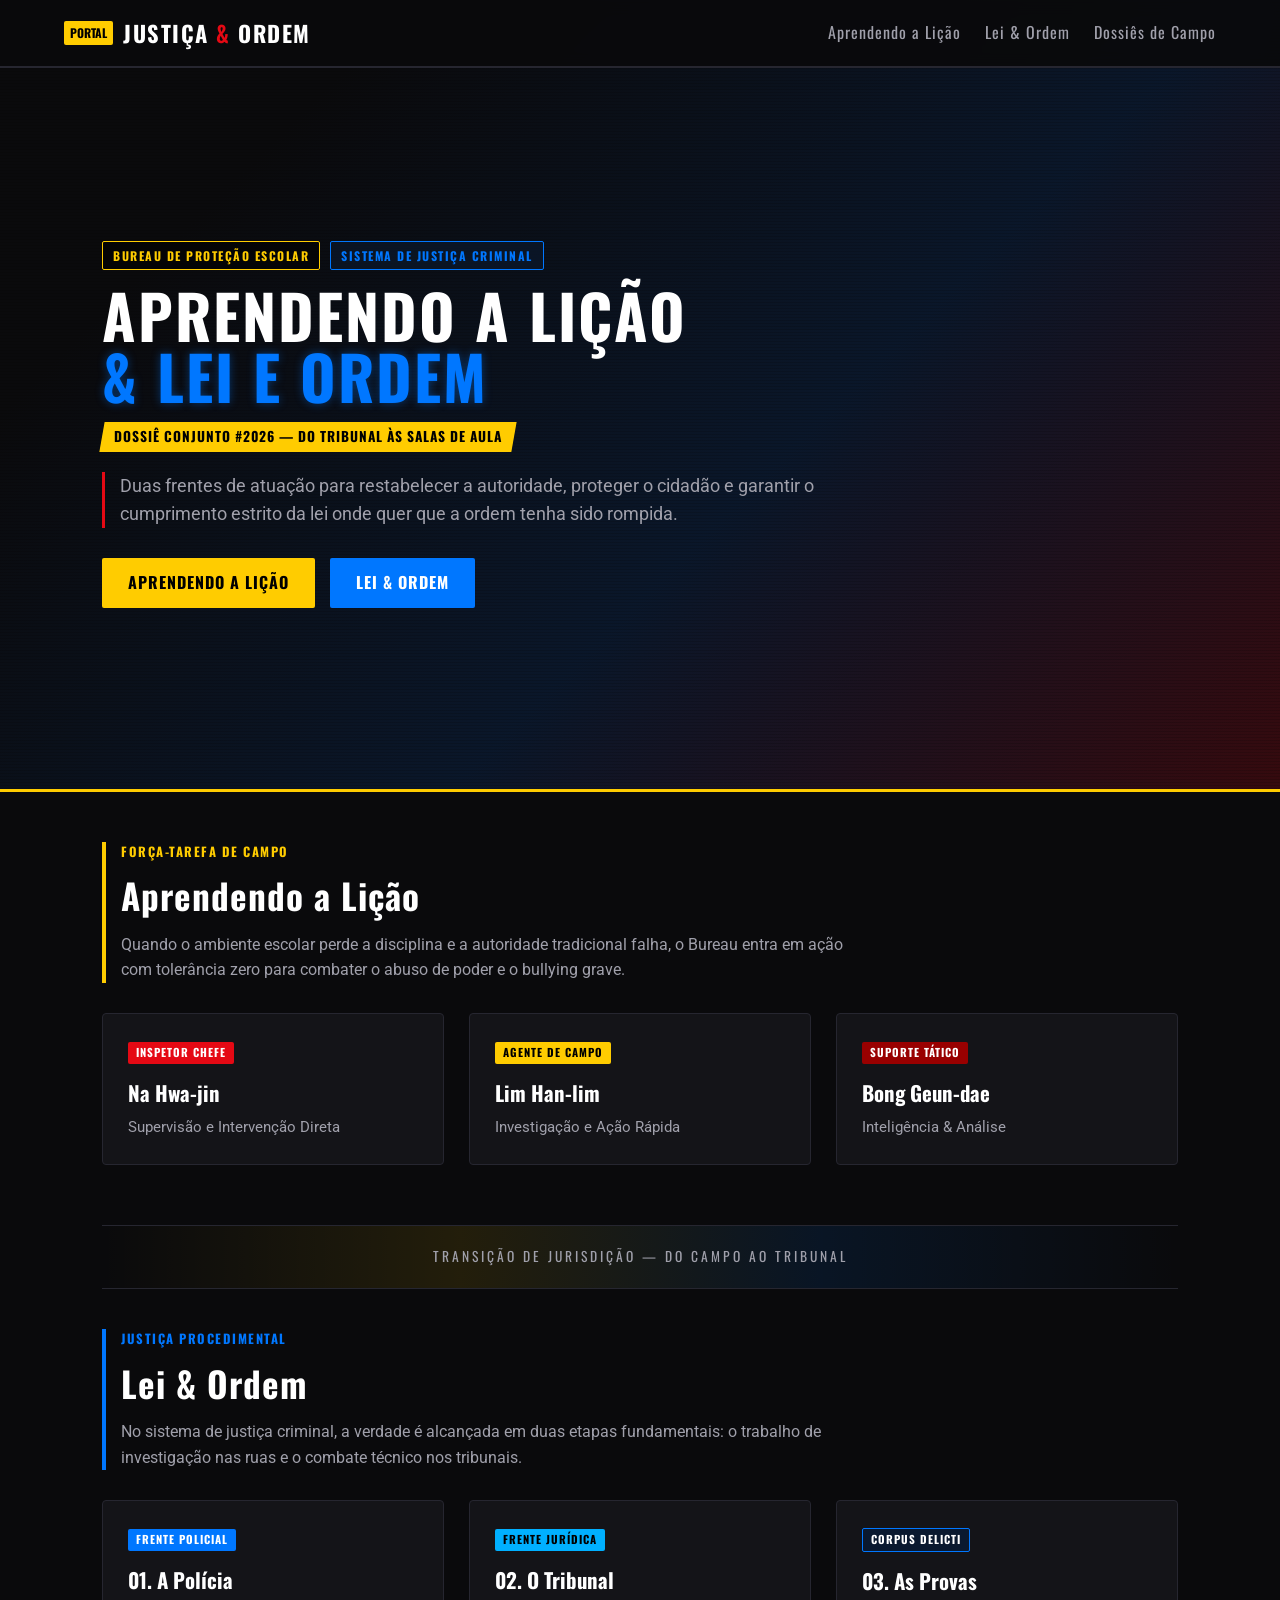
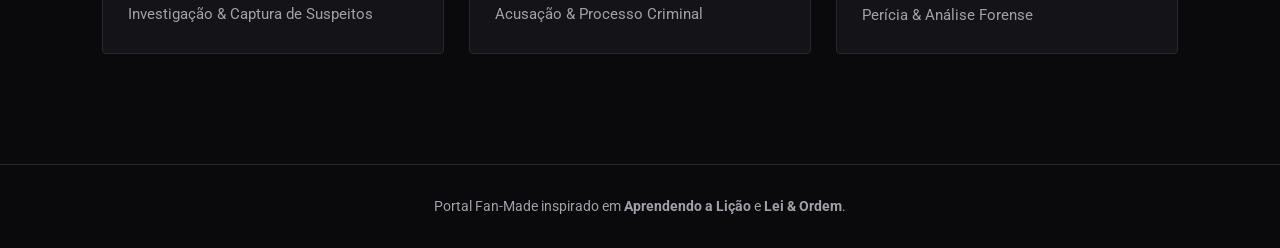
==== index.html @ 621f088d "ok" ====
<!DOCTYPE html>
<html lang="pt-BR">
<head>
  <meta charset="UTF-8">
  <meta name="viewport" content="width=device-width, initial-scale=1.0">
  <title>Portal Justiça & Ordem | Aprendendo a Lição & Lei e Ordem</title>
  <link rel="stylesheet" href="style.css">
  <link rel="preconnect" href="https://fonts.googleapis.com">
  <link rel="preconnect" href="https://fonts.gstatic.com" crossorigin>
  <link href="https://fonts.googleapis.com/css2?family=Oswald:wght@500;700&family=Roboto:wght@400;700;900&display=swap" rel="stylesheet">
</head>
<body>

  <!-- Barra de Navegação Unificada -->
  <header class="navbar">
    <div class="logo-container">
      <span class="logo-badge">PORTAL</span>
      <h1 class="logo">JUSTIÇA <span class="highlight-red">&amp;</span> ORDEM</h1>
    </div>
    <nav class="nav-links">
      <a href="#licao">Aprendendo a Lição</a>
      <a href="#lei-ordem">Lei &amp; Ordem</a>
      <a href="#dossies">Dossiês de Campo</a>
    </nav>
  </header>

  <!-- Banner de Destaque Híbrido -->
  <section class="hero-unified">
    <div class="hero-overlay"></div>
    <div class="hero-content">
      <div class="stamp-group">
        <span class="stamp stamp-yellow">BUREAU DE PROTEÇÃO ESCOLAR</span>
        <span class="stamp stamp-blue">SISTEMA DE JUSTIÇA CRIMINAL</span>
      </div>

      <h1 class="main-title">
        APRENDENDO A LIÇÃO <br>
        <span class="title-sub">&amp; LEI E ORDEM</span>
      </h1>

      <div class="warning-bar">
        <span class="warning-text">DOSSIÊ CONJUNTO #2026 — DO TRIBUNAL ÀS SALAS DE AULA</span>
      </div>

      <p class="hero-tagline">
        Duas frentes de atuação para restabelecer a autoridade, proteger o cidadão e garantir o cumprimento estrito da lei onde quer que a ordem tenha sido rompida.
      </p>

      <div class="hero-buttons">
        <a href="#licao" class="btn btn-yellow">APRENDENDO A LIÇÃO</a>
        <a href="#lei-ordem" class="btn btn-blue">LEI &amp; ORDEM</a>
      </div>
    </div>
  </section>

  <!-- Conteúdo Principal -->
  <main class="main-container">

    <!-- Seção 1: Aprendendo a Lição -->
    <section id="licao" class="series-section">
      <div class="section-header border-yellow">
        <span class="section-tag tag-yellow">FORÇA-TAREFA DE CAMPO</span>
        <h2>Aprendendo a Lição</h2>
        <p class="section-desc">
          Quando o ambiente escolar perde a disciplina e a autoridade tradicional falha, o Bureau entra em ação com tolerância zero para combater o abuso de poder e o bullying grave.
        </p>
      </div>

      <div class="cards-grid">
        <div class="card card-licao" onclick="mostrarInfo('Na Hwa-jin', 'Inspetor principal do Bureau de Proteção dos Direitos dos Professores. Atua no campo com autoridade total para reprimir o bullying grave e devolver a ordem às escolas.')">
          <div class="card-badge bg-red">INSPETOR CHEFE</div>
          <h3>Na Hwa-jin</h3>
          <p>Supervisão e Intervenção Direta</p>
        </div>

        <div class="card card-licao" onclick="mostrarInfo('Lim Han-lim', 'Agente de campo com treinamento tático avançado. Especialista em combate direto e investigações sob disfarce no ambiente escolar.')">
          <div class="card-badge bg-yellow">AGENTE DE CAMPO</div>
          <h3>Lim Han-lim</h3>
          <p>Investigação e Ação Rápida</p>
        </div>

        <div class="card card-licao" onclick="mostrarInfo('Bong Geun-dae', 'Responsável pela inteligência cibernética, cruzamento de dados, escutas e mapeamento da estrutura de gangues escolares.')">
          <div class="card-badge bg-dark-red">SUPORTE TÁTICO</div>
          <h3>Bong Geun-dae</h3>
          <p>Inteligência & Análise</p>
        </div>
      </div>
    </section>

    <!-- Divisor Visual Estilizado -->
    <div class="series-divider">
      <span>TRANSIÇÃO DE JURISDIÇÃO — DO CAMPO AO TRIBUNAL</span>
    </div>

    <!-- Seção 2: Lei & Ordem -->
    <section id="lei-ordem" class="series-section">
      <div class="section-header border-blue">
        <span class="section-tag tag-blue">JUSTIÇA PROCEDIMENTAL</span>
        <h2>Lei &amp; Ordem</h2>
        <p class="section-desc">
          No sistema de justiça criminal, a verdade é alcançada em duas etapas fundamentais: o trabalho de investigação nas ruas e o combate técnico nos tribunais.
        </p>
      </div>

      <div class="cards-grid">
        <div class="card card-lei" onclick="mostrarInfo('Divisão de Homicídios & Investigação', 'A equipe de detetives atua na coleta rigorosa de provas, preservação da cena do crime e interrogatório de suspeitos.')">
          <div class="card-badge bg-blue">FRENTE POLICIAL</div>
          <h3>01. A Polícia</h3>
          <p>Investigação &amp; Captura de Suspeitos</p>
        </div>

        <div class="card card-lei" onclick="mostrarInfo('Promotoria de Justiça', 'Os promotores públicos assumem os autos do processo, enfrentando complexas batalhas judiciais para garantir a condenação perante o júri.')">
          <div class="card-badge bg-light-blue">FRENTE JURÍDICA</div>
          <h3>02. O Tribunal</h3>
          <p>Acusação &amp; Processo Criminal</p>
        </div>

        <div class="card card-lei" onclick="mostrarInfo('Dossiês de Julgamento', 'Casos de grande repercussão que testam os limites da lei, a ética policial e a imparcialidade do júri.')">
          <div class="card-badge bg-navy">CORPUS DELICTI</div>
          <h3>03. As Provas</h3>
          <p>Perícia &amp; Análise Forense</p>
        </div>
      </div>
    </section>

  </main>

  <!-- Janela Modal Interativa -->
  <div id="modal" class="modal hidden">
    <div class="modal-content">
      <button class="close-btn" id="close-modal" aria-label="Fechar">&times;</button>
      <div class="modal-header">
        <span id="modal-tag" class="modal-tag">DOSSIÊ CONFIDENCIAL</span>
        <h3 id="modal-title"></h3>
      </div>
      <p id="modal-desc"></p>
    </div>
  </div>

  <footer class="footer">
    <p>Portal Fan-Made inspirado em <strong>Aprendendo a Lição</strong> e <strong>Lei &amp; Ordem</strong>.</p>
  </footer>

  <script src="script.js"></script>
</body>
</html>
---- style.css ----
@import url('https://fonts.googleapis.com/css2?family=Oswald:wght@500;700&family=Roboto:wght@400;700;900&display=swap');

:root {
  --bg-dark: #0a0a0c;
  --bg-card: #141418;
  --bg-card-hover: #1c1c24;
  --yellow-warning: #ffcc00;
  --red-netflix: #e50914;
  --red-dark: #990000;
  --blue-police: #0077ff;
  --blue-dark: #0a192f;
  --text-white: #ffffff;
  --text-muted: #a0a0ab;
  --border-color: #262630;
}

* {
  margin: 0;
  padding: 0;
  box-sizing: border-box;
}

body {
  background-color: var(--bg-dark);
  color: var(--text-white);
  font-family: 'Roboto', sans-serif;
  line-height: 1.6;
  overflow-x: hidden;
}

/* Header & Navbar */
.navbar {
  display: flex;
  justify-content: space-between;
  align-items: center;
  padding: 15px 5%;
  background-color: rgba(10, 10, 12, 0.95);
  border-bottom: 2px solid var(--border-color);
  position: fixed;
  top: 0;
  width: 100%;
  z-index: 1000;
  backdrop-filter: blur(8px);
}

.logo-container {
  display: flex;
  align-items: center;
  gap: 10px;
}

.logo-badge {
  background-color: var(--yellow-warning);
  color: #000;
  font-family: 'Oswald', sans-serif;
  font-weight: 700;
  font-size: 0.75rem;
  padding: 2px 6px;
  border-radius: 2px;
}

.logo {
  font-family: 'Oswald', sans-serif;
  font-size: 1.4rem;
  letter-spacing: 1.5px;
}

.highlight-red {
  color: var(--red-netflix);
}

.nav-links a {
  color: var(--text-muted);
  text-decoration: none;
  font-family: 'Oswald', sans-serif;
  font-size: 1rem;
  margin-left: 20px;
  letter-spacing: 1px;
  transition: color 0.3s;
}

.nav-links a:hover {
  color: var(--yellow-warning);
}

/* Banner Híbrido */
.hero-unified {
  position: relative;
  min-height: 88vh;
  padding: 120px 8% 60px 8%;
  background: linear-gradient(135deg, rgba(10, 10, 12, 0.95) 20%, rgba(10, 25, 47, 0.85) 60%, rgba(229, 9, 20, 0.2) 100%),
              url('https://images.unsplash.com/photo-1509062522246-3755977927d7?auto=format&fit=crop&w=1600&q=80') center/cover no-repeat;
  display: flex;
  align-items: center;
  border-bottom: 3px solid var(--yellow-warning);
}

.hero-unified::before {
  content: "";
  position: absolute;
  top: 0;
  left: 0;
  width: 100%;
  height: 100%;
  background: repeating-linear-gradient(
    0deg,
    rgba(0, 0, 0, 0.15),
    rgba(0, 0, 0, 0.15) 1px,
    transparent 1px,
    transparent 3px
  );
  pointer-events: none;
}

.hero-content {
  position: relative;
  z-index: 2;
  max-width: 780px;
}

.stamp-group {
  display: flex;
  gap: 10px;
  flex-wrap: wrap;
  margin-bottom: 15px;
}

.stamp {
  font-family: 'Oswald', sans-serif;
  font-size: 0.75rem;
  font-weight: 700;
  padding: 4px 10px;
  letter-spacing: 1.5px;
  border-radius: 2px;
}

.stamp-yellow {
  border: 1px solid var(--yellow-warning);
  color: var(--yellow-warning);
  background: rgba(0, 0, 0, 0.6);
}

.stamp-blue {
  border: 1px solid var(--blue-police);
  color: var(--blue-police);
  background: rgba(10, 25, 47, 0.6);
}

.main-title {
  font-family: 'Oswald', sans-serif;
  font-size: 3.8rem;
  line-height: 1;
  text-transform: uppercase;
  letter-spacing: 2px;
  margin-bottom: 15px;
}

.title-sub {
  color: var(--blue-police);
  text-shadow: 0 0 10px rgba(0, 119, 255, 0.4);
}

.warning-bar {
  display: inline-block;
  background: var(--yellow-warning);
  color: #000;
  font-family: 'Oswald', sans-serif;
  font-weight: 700;
  font-size: 0.85rem;
  padding: 4px 12px;
  margin-bottom: 20px;
  transform: skewX(-10deg);
}

.warning-text {
  display: inline-block;
  transform: skewX(10deg);
  letter-spacing: 1px;
}

.hero-tagline {
  font-size: 1.1rem;
  color: var(--text-muted);
  margin-bottom: 30px;
  border-left: 3px solid var(--red-netflix);
  padding-left: 15px;
}

.hero-buttons {
  display: flex;
  gap: 15px;
  flex-wrap: wrap;
}

.btn {
  font-family: 'Oswald', sans-serif;
  font-size: 1rem;
  font-weight: 700;
  letter-spacing: 1px;
  padding: 12px 26px;
  border-radius: 2px;
  text-decoration: none;
  transition: all 0.2s ease;
  cursor: pointer;
}

.btn-yellow {
  background-color: var(--yellow-warning);
  color: #000;
}

.btn-yellow:hover {
  background-color: #e6b800;
  box-shadow: 0 4px 15px rgba(255, 204, 0, 0.3);
  transform: translateY(-2px);
}

.btn-blue {
  background-color: var(--blue-police);
  color: #fff;
}

.btn-blue:hover {
  background-color: #0056b3;
  box-shadow: 0 4px 15px rgba(0, 119, 255, 0.4);
  transform: translateY(-2px);
}

/* Layout Principal */
.main-container {
  padding: 50px 8%;
}

.series-section {
  margin-bottom: 60px;
}

.section-header {
  padding-left: 15px;
  margin-bottom: 30px;
}

.border-yellow {
  border-left: 4px solid var(--yellow-warning);
}

.border-blue {
  border-left: 4px solid var(--blue-police);
}

.section-tag {
  font-family: 'Oswald', sans-serif;
  font-size: 0.8rem;
  font-weight: 700;
  letter-spacing: 1.5px;
  display: block;
  margin-bottom: 5px;
}

.tag-yellow { color: var(--yellow-warning); }
.tag-blue { color: var(--blue-police); }

.section-header h2 {
  font-family: 'Oswald', sans-serif;
  font-size: 2.2rem;
  letter-spacing: 1px;
  margin-bottom: 8px;
}

.section-desc {
  color: var(--text-muted);
  max-width: 750px;
}

/* Cards Grid */
.cards-grid {
  display: grid;
  grid-template-columns: repeat(auto-fit, minmax(260px, 1fr));
  gap: 25px;
}

.card {
  background-color: var(--bg-card);
  border: 1px solid var(--border-color);
  padding: 25px;
  border-radius: 4px;
  cursor: pointer;
  transition: all 0.3s ease;
  position: relative;
}

.card-badge {
  display: inline-block;
  font-family: 'Oswald', sans-serif;
  font-size: 0.7rem;
  font-weight: 700;
  padding: 2px 8px;
  border-radius: 2px;
  margin-bottom: 12px;
  letter-spacing: 1px;
}

.bg-red { background: var(--red-netflix); color: #fff; }
.bg-yellow { background: var(--yellow-warning); color: #000; }
.bg-dark-red { background: var(--red-dark); color: #fff; }
.bg-blue { background: var(--blue-police); color: #fff; }
.bg-light-blue { background: #00b0ff; color: #000; }
.bg-navy { background: var(--blue-dark); color: #fff; border: 1px solid var(--blue-police); }

.card h3 {
  font-family: 'Oswald', sans-serif;
  font-size: 1.3rem;
  margin-bottom: 6px;
}

.card p {
  color: var(--text-muted);
  font-size: 0.95rem;
}

.card-licao:hover {
  background-color: var(--bg-card-hover);
  border-color: var(--yellow-warning);
  transform: translateY(-5px);
  box-shadow: 0 5px 20px rgba(255, 204, 0, 0.15);
}

.card-lei:hover {
  background-color: var(--bg-card-hover);
  border-color: var(--blue-police);
  transform: translateY(-5px);
  box-shadow: 0 5px 20px rgba(0, 119, 255, 0.2);
}

/* Divisor de Séries */
.series-divider {
  text-align: center;
  padding: 20px;
  margin: 40px 0;
  background: linear-gradient(90deg, transparent, rgba(255, 204, 0, 0.1), rgba(0, 119, 255, 0.1), transparent);
  border-top: 1px solid var(--border-color);
  border-bottom: 1px solid var(--border-color);
  font-family: 'Oswald', sans-serif;
  letter-spacing: 3px;
  color: var(--text-muted);
  font-size: 0.85rem;
}

/* Modal Popup */
.modal {
  position: fixed;
  top: 0;
  left: 0;
  width: 100%;
  height: 100%;
  background-color: rgba(0, 0, 0, 0.85);
  display: flex;
  align-items: center;
  justify-content: center;
  z-index: 2000;
  backdrop-filter: blur(5px);
}

.hidden {
  display: none;
}

.modal-content {
  background-color: var(--bg-card);
  border: 2px solid var(--yellow-warning);
  padding: 35px;
  border-radius: 4px;
  max-width: 480px;
  width: 90%;
  position: relative;
  box-shadow: 0 10px 30px rgba(0, 0, 0, 0.8);
}

.close-btn {
  position: absolute;
  top: 10px;
  right: 15px;
  background: none;
  border: none;
  font-size: 1.8rem;
  color: var(--text-muted);
  cursor: pointer;
  transition: color 0.2s;
}

.close-btn:hover {
  color: var(--red-netflix);
}

.modal-tag {
  font-family: 'Oswald', sans-serif;
  font-size: 0.75rem;
  color: var(--yellow-warning);
  letter-spacing: 1.5px;
  display: block;
  margin-bottom: 5px;
}

.modal-header h3 {
  font-family: 'Oswald', sans-serif;
  font-size: 1.8rem;
  margin-bottom: 15px;
  color: var(--text-white);
}

#modal-desc {
  color: var(--text-muted);
  font-size: 1rem;
  line-height: 1.6;
}

/* Rodapé */
.footer {
  text-align: center;
  padding: 30px;
  border-top: 1px solid var(--border-color);
  color: var(--text-muted);
  font-size: 0.9rem;
}

@media (max-width: 768px) {
  .main-title {
    font-size: 2.5rem;
  }
  .navbar {
    flex-direction: column;
    gap: 10px;
  }
  .nav-links a {
    margin: 0 8px;
    font-size: 0.9rem;
  }
}
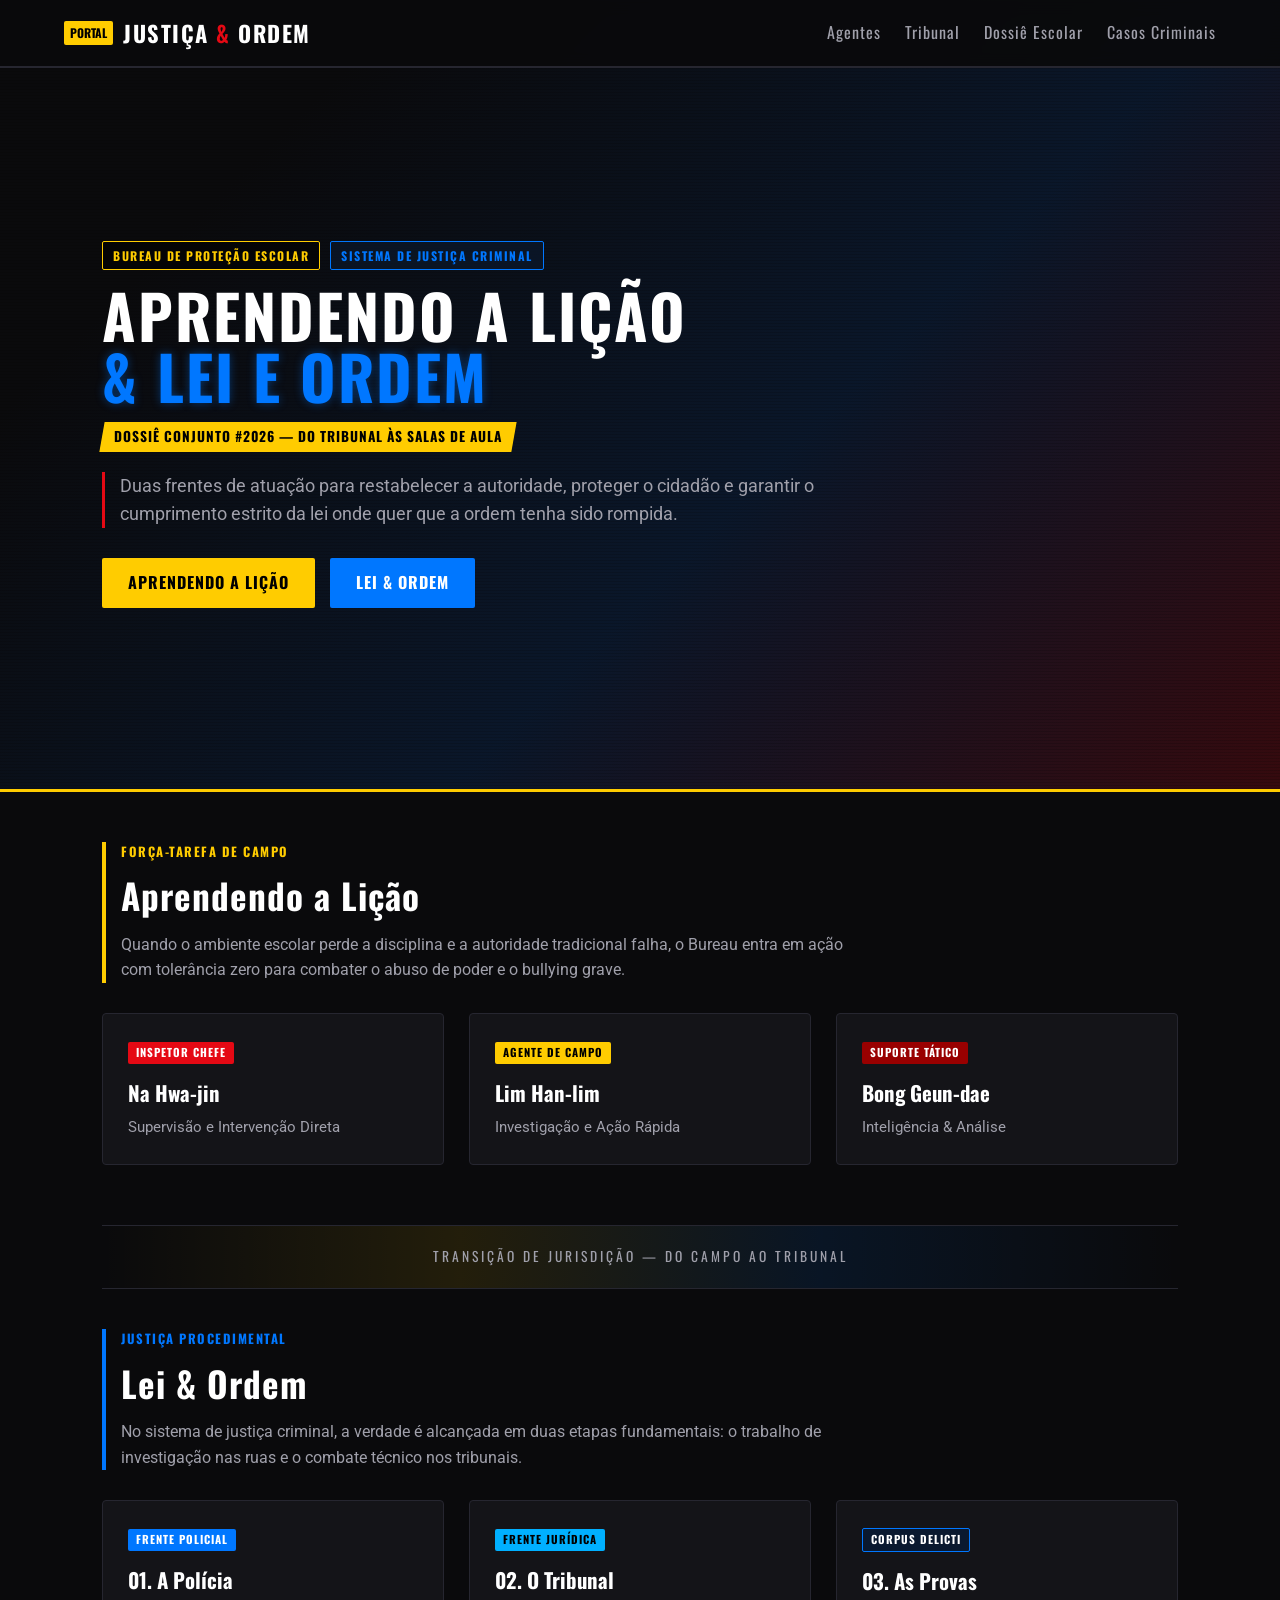
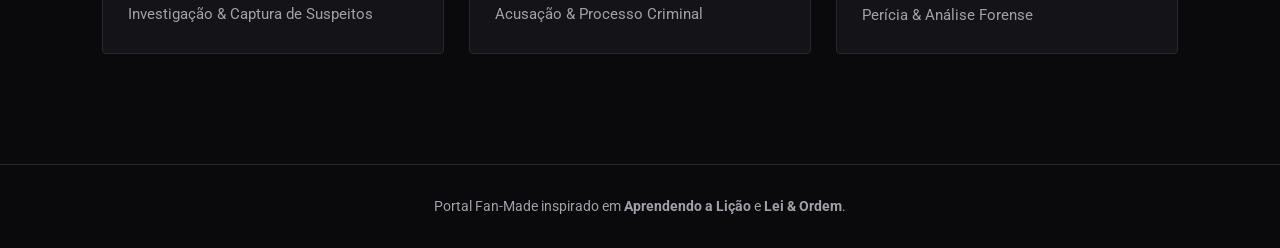
==== commit 33593bd7: "ok" ====
--- a/index.html
+++ b/index.html
@@ -3,7 +3,7 @@
 <head>
   <meta charset="UTF-8">
   <meta name="viewport" content="width=device-width, initial-scale=1.0">
-  <title>Portal Justiça & Ordem | Aprendendo a Lição & Lei e Ordem</title>
+  <title>Portal Justiça &amp; Ordem | Aprendendo a Lição &amp; Lei e Ordem</title>
   <link rel="stylesheet" href="style.css">
   <link rel="preconnect" href="https://fonts.googleapis.com">
   <link rel="preconnect" href="https://fonts.gstatic.com" crossorigin>
@@ -18,9 +18,10 @@
       <h1 class="logo">JUSTIÇA <span class="highlight-red">&amp;</span> ORDEM</h1>
     </div>
     <nav class="nav-links">
-      <a href="#licao">Aprendendo a Lição</a>
-      <a href="#lei-ordem">Lei &amp; Ordem</a>
-      <a href="#dossies">Dossiês de Campo</a>
+      <a href="#licao">Agentes</a>
+      <a href="#lei-ordem">Tribunal</a>
+      <a href="casos-licao.html" target="_blank">Dossiê Escolar</a>
+      <a href="casos-lei-ordem.html" target="_blank">Casos Criminais</a>
     </nav>
   </header>
 
@@ -47,8 +48,8 @@
       </p>
 
       <div class="hero-buttons">
-        <a href="#licao" class="btn btn-yellow">APRENDENDO A LIÇÃO</a>
-        <a href="#lei-ordem" class="btn btn-blue">LEI &amp; ORDEM</a>
+        <a href="casos-licao.html" target="_blank" class="btn btn-yellow">APRENDENDO A LIÇÃO</a>
+        <a href="casos-lei-ordem.html" target="_blank" class="btn btn-blue">LEI &amp; ORDEM</a>
       </div>
     </div>
   </section>
@@ -82,7 +83,7 @@
         <div class="card card-licao" onclick="mostrarInfo('Bong Geun-dae', 'Responsável pela inteligência cibernética, cruzamento de dados, escutas e mapeamento da estrutura de gangues escolares.')">
           <div class="card-badge bg-dark-red">SUPORTE TÁTICO</div>
           <h3>Bong Geun-dae</h3>
-          <p>Inteligência & Análise</p>
+          <p>Inteligência &amp; Análise</p>
         </div>
       </div>
     </section>
--- a/style.css
+++ b/style.css
@@ -231,6 +231,10 @@
   padding: 50px 8%;
 }
 
+.page-top-spacing {
+  padding-top: 120px;
+}
+
 .series-section {
   margin-bottom: 60px;
 }
@@ -259,6 +263,9 @@
 
 .tag-yellow { color: var(--yellow-warning); }
 .tag-blue { color: var(--blue-police); }
+.text-yellow { color: var(--yellow-warning); }
+.text-blue { color: var(--blue-police); }
+.text-white { color: #ffffff; }
 
 .section-header h2 {
   font-family: 'Oswald', sans-serif;
@@ -270,6 +277,42 @@
 .section-desc {
   color: var(--text-muted);
   max-width: 750px;
+}
+
+.sub-heading {
+  font-family: 'Oswald', sans-serif;
+  font-size: 1.4rem;
+  letter-spacing: 1.5px;
+  margin-bottom: 20px;
+}
+
+/* Blocos de Legislação */
+.law-grid {
+  display: grid;
+  grid-template-columns: repeat(auto-fit, minmax(280px, 1fr));
+  gap: 20px;
+}
+
+.law-box {
+  background-color: var(--bg-card);
+  padding: 22px;
+  border-radius: 4px;
+  border-top: 1px solid var(--border-color);
+  border-right: 1px solid var(--border-color);
+  border-bottom: 1px solid var(--border-color);
+}
+
+.law-box h4 {
+  font-family: 'Oswald', sans-serif;
+  font-size: 1.2rem;
+  margin-bottom: 10px;
+  color: var(--text-white);
+}
+
+.law-box p {
+  color: var(--text-muted);
+  font-size: 0.95rem;
+  line-height: 1.6;
 }
 
 /* Cards Grid */
@@ -374,6 +417,10 @@
   width: 90%;
   position: relative;
   box-shadow: 0 10px 30px rgba(0, 0, 0, 0.8);
+}
+
+.modal-blue {
+  border-color: var(--blue-police);
 }
 
 .close-btn {
@@ -435,4 +482,7 @@
     margin: 0 8px;
     font-size: 0.9rem;
   }
+  .page-top-spacing {
+    padding-top: 140px;
+  }
 }
